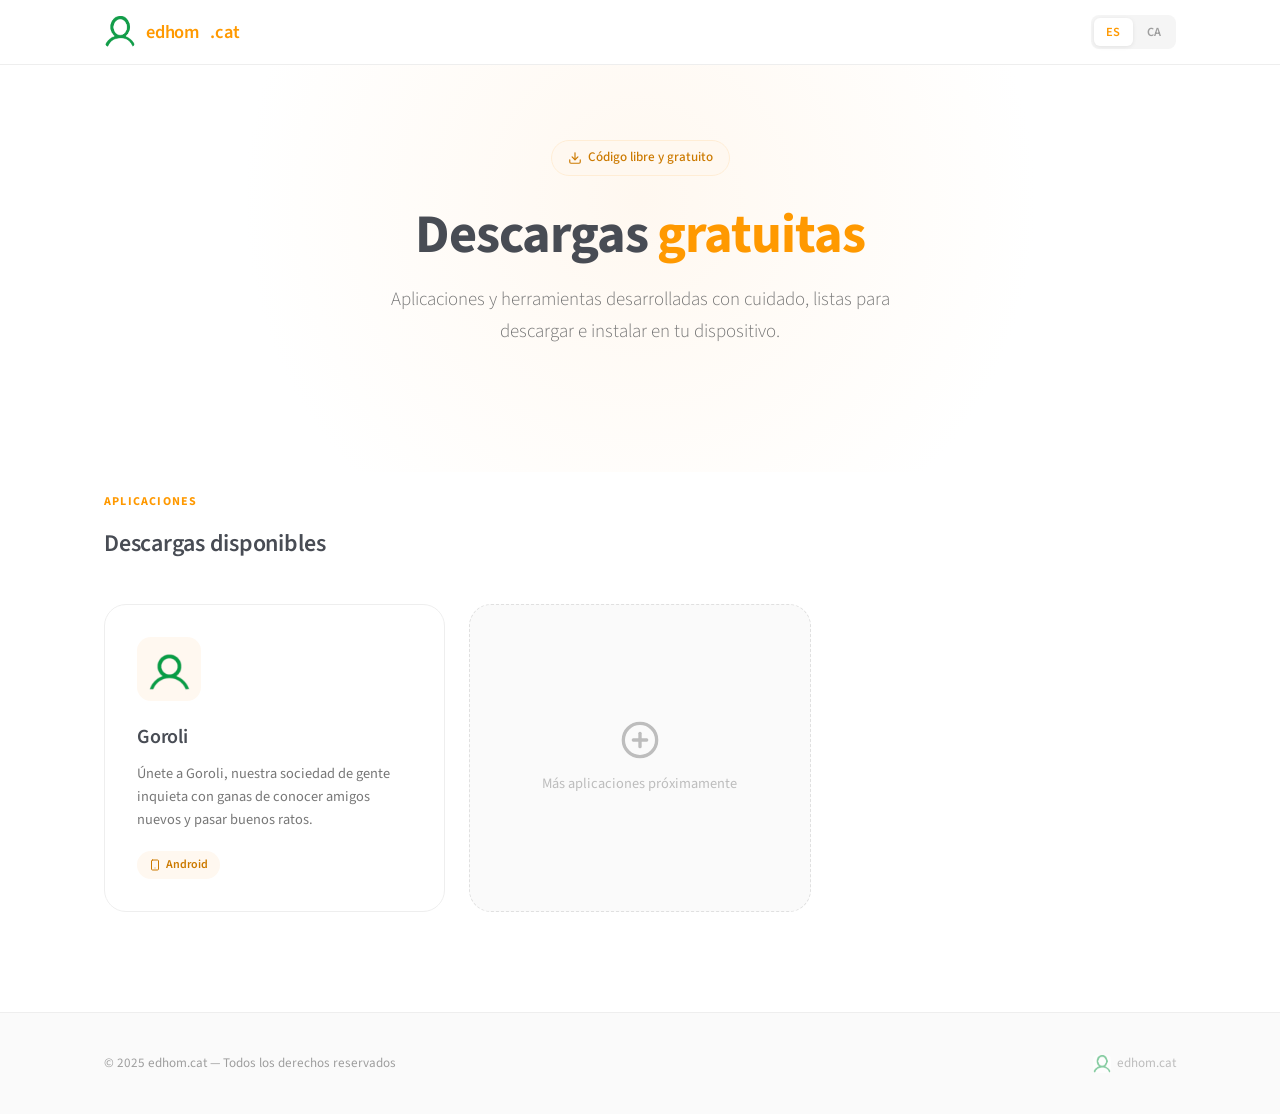
==== index.html @ 20098170 "Initial: Goroli download website for edhom.cat" ====
<!DOCTYPE html>
<html lang="es">
<head>
  <meta charset="UTF-8">
  <meta name="viewport" content="width=device-width, initial-scale=1.0">
  <title>edhom.cat — Descargas</title>
  <meta name="description" content="Aplicaciones y herramientas gratuitas desarrolladas con cuidado, listas para descargar.">
  <link rel="icon" type="image/png" href="images/favicon.png">
  <link rel="stylesheet" href="css/style.css">
</head>
<body>

  <!-- Navbar -->
  <nav class="navbar" role="navigation">
    <div class="container navbar__inner">
      <a href="index.html" class="navbar__brand">
        <img src="images/favicon.png" alt="edhom.cat">
        <span data-i18n="navBrand">edhom</span><span data-i18n="navBrandAccent">.cat</span>
      </a>
      <div class="navbar__actions">
        <div class="lang-switch" role="group" aria-label="Idioma">
          <button data-lang="es" class="active">ES</button>
          <button data-lang="ca">CA</button>
        </div>
      </div>
    </div>
  </nav>

  <!-- Hero -->
  <section class="hero">
    <div class="container hero__content">
      <div class="hero__badge animate-in">
        <svg viewBox="0 0 24 24" fill="none" stroke="currentColor" stroke-width="2" stroke-linecap="round" stroke-linejoin="round"><path d="M21 15v4a2 2 0 01-2 2H5a2 2 0 01-2-2v-4"/><polyline points="7 10 12 15 17 10"/><line x1="12" y1="15" x2="12" y2="3"/></svg>
        <span data-i18n="heroBadge">Código libre y gratuito</span>
      </div>
      <h1 class="animate-in delay-1">
        <span data-i18n="heroTitle">Descargas</span> <span class="accent" data-i18n="heroTitleAccent">gratuitas</span>
      </h1>
      <p class="hero__subtitle animate-in delay-2" data-i18n="heroSubtitle">
        Aplicaciones y herramientas desarrolladas con cuidado, listas para descargar e instalar en tu dispositivo.
      </p>
    </div>
  </section>

  <!-- Downloads -->
  <section class="downloads">
    <div class="container">
      <p class="section-label" data-i18n="downloadsLabel">Aplicaciones</p>
      <h2 class="section-title" data-i18n="downloadsTitle">Descargas disponibles</h2>

      <div class="downloads__grid">
        <!-- Goroli card -->
        <a href="goroli.html" class="app-card observe-animate">
          <img src="images/icon.png" alt="Goroli" class="app-card__icon">
          <h3 class="app-card__name">Goroli</h3>
          <p class="app-card__desc" data-i18n="goroliDesc">Red social para encontrar, conocer y hacer nuevos amigos cerca de ti.</p>
          <span class="app-card__tag">
            <svg viewBox="0 0 24 24" fill="none" stroke="currentColor" stroke-width="2" stroke-linecap="round" stroke-linejoin="round"><rect x="5" y="2" width="14" height="20" rx="2" ry="2"/><line x1="12" y1="18" x2="12.01" y2="18"/></svg>
            <span data-i18n="goroliTag">Android</span>
          </span>
        </a>

        <!-- Placeholder for future apps -->
        <div class="app-card app-card--placeholder observe-animate">
          <svg viewBox="0 0 24 24" fill="none" stroke="currentColor" stroke-width="2" stroke-linecap="round" stroke-linejoin="round"><circle cx="12" cy="12" r="10"/><line x1="12" y1="8" x2="12" y2="16"/><line x1="8" y1="12" x2="16" y2="12"/></svg>
          <p data-i18n="placeholderText">Más aplicaciones próximamente</p>
        </div>
      </div>
    </div>
  </section>

  <!-- Footer -->
  <footer class="footer">
    <div class="container footer__inner">
      <span class="footer__copy" data-i18n="footerCopy">© 2025 edhom.cat — Todos los derechos reservados</span>
      <span class="footer__brand">
        <img src="images/favicon.png" alt="">
        edhom.cat
      </span>
    </div>
  </footer>

  <script src="js/main.js"></script>
</body>
</html>
---- css/style.css ----
/* ============================================
   EDHOM.CAT — Minimalist Download Portal
   Colors: edhom.cat palette (orange/dark)
   Font: Source Sans Pro
   ============================================ */

@import url('https://fonts.googleapis.com/css2?family=Source+Sans+3:wght@300;400;500;600;700&display=swap');

:root {
  /* edhom.cat palette */
  --orange-50:  #fff8f0;
  --orange-100: #ffedd5;
  --orange-200: #fddcab;
  --orange-300: #ecaf53;
  --orange-400: #f5a623;
  --orange-500: #ff9900;
  --orange-600: #e68a00;
  --orange-700: #cc7a00;
  --orange-800: #a26100;
  --orange-900: #7a4900;

  /* Dark tones from edhom.cat */
  --dark-100:   #59626d;
  --dark-200:   #484c54;
  --dark-300:   #2c343d;
  --dark-400:   #1a1f25;
  --dark-500:   #111519;

  /* Neutrals */
  --white:     #ffffff;
  --gray-50:   #fafafa;
  --gray-100:  #f5f5f5;
  --gray-200:  #eeeeee;
  --gray-300:  #e0e0e0;
  --gray-400:  #bdbdbd;
  --gray-500:  #9e9e9e;
  --gray-600:  #777777;
  --gray-700:  #616161;
  --gray-800:  #424242;
  --gray-900:  #212121;

  /* Semantic */
  --primary:       var(--orange-500);
  --primary-dark:  var(--orange-700);
  --primary-light: var(--orange-100);
  --accent:        var(--orange-300);
  --text:          var(--dark-200);
  --text-secondary: var(--gray-600);
  --bg:            var(--white);
  --bg-subtle:     var(--gray-50);
  --bg-dark:       var(--dark-300);
  --border:        var(--gray-200);

  /* Sizing */
  --max-width: 1120px;
  --radius-sm: 8px;
  --radius-md: 14px;
  --radius-lg: 22px;
  --radius-xl: 32px;
}

/* ---- Reset ---- */
*, *::before, *::after {
  margin: 0;
  padding: 0;
  box-sizing: border-box;
}

html {
  scroll-behavior: smooth;
  -webkit-text-size-adjust: 100%;
}

body {
  font-family: 'Source Sans 3', 'Source Sans Pro', sans-serif;
  font-weight: 400;
  color: var(--text);
  background: var(--bg);
  line-height: 1.65;
  -webkit-font-smoothing: antialiased;
  -moz-osx-font-smoothing: grayscale;
  overflow-x: hidden;
}

img {
  max-width: 100%;
  height: auto;
  display: block;
}

a {
  color: inherit;
  text-decoration: none;
}

/* ---- Utilities ---- */
.container {
  width: 100%;
  max-width: var(--max-width);
  margin: 0 auto;
  padding: 0 24px;
}

.sr-only {
  position: absolute;
  width: 1px;
  height: 1px;
  padding: 0;
  margin: -1px;
  overflow: hidden;
  clip: rect(0,0,0,0);
  border: 0;
}

/* ============================================
   NAVBAR
   ============================================ */
.navbar {
  position: fixed;
  top: 0;
  left: 0;
  right: 0;
  z-index: 100;
  background: rgba(255,255,255,0.92);
  backdrop-filter: blur(16px);
  -webkit-backdrop-filter: blur(16px);
  border-bottom: 1px solid var(--border);
  transition: box-shadow 0.3s ease;
}

.navbar.scrolled {
  box-shadow: 0 1px 12px rgba(0,0,0,0.06);
}

.navbar__inner {
  display: flex;
  align-items: center;
  justify-content: space-between;
  height: 64px;
}

.navbar__brand {
  display: flex;
  align-items: center;
  gap: 10px;
  font-weight: 600;
  font-size: 1.15rem;
  letter-spacing: -0.01em;
  color: var(--dark-300);
}

.navbar__brand img {
  width: 32px;
  height: 32px;
  border-radius: 8px;
}

.navbar__brand span {
  color: var(--primary);
}

.navbar__actions {
  display: flex;
  align-items: center;
  gap: 8px;
}

/* Language switcher */
.lang-switch {
  display: flex;
  background: var(--gray-100);
  border-radius: 8px;
  padding: 3px;
  gap: 2px;
}

.lang-switch button {
  font-family: 'Source Sans 3', 'Source Sans Pro', sans-serif;
  font-size: 0.78rem;
  font-weight: 600;
  padding: 5px 12px;
  border: none;
  border-radius: 6px;
  cursor: pointer;
  background: transparent;
  color: var(--gray-500);
  transition: all 0.2s ease;
  letter-spacing: 0.02em;
  text-transform: uppercase;
}

.lang-switch button.active {
  background: var(--white);
  color: var(--primary);
  box-shadow: 0 1px 4px rgba(0,0,0,0.08);
}

.lang-switch button:hover:not(.active) {
  color: var(--gray-700);
}

/* ============================================
   HERO — Homepage
   ============================================ */
.hero {
  padding: 140px 0 80px;
  text-align: center;
  position: relative;
  overflow: hidden;
}

.hero::before {
  content: '';
  position: absolute;
  top: -200px;
  left: 50%;
  transform: translateX(-50%);
  width: 800px;
  height: 800px;
  background: radial-gradient(circle, var(--orange-50) 0%, transparent 70%);
  pointer-events: none;
  z-index: 0;
}

.hero__content {
  position: relative;
  z-index: 1;
}

.hero__badge {
  display: inline-flex;
  align-items: center;
  gap: 6px;
  background: var(--orange-50);
  color: var(--orange-700);
  font-size: 0.82rem;
  font-weight: 500;
  padding: 6px 16px;
  border-radius: 100px;
  margin-bottom: 28px;
  border: 1px solid var(--orange-100);
}

.hero__badge svg {
  width: 14px;
  height: 14px;
}

.hero h1 {
  font-size: clamp(2.2rem, 5vw, 3.4rem);
  font-weight: 700;
  letter-spacing: -0.02em;
  line-height: 1.15;
  color: var(--dark-200);
  margin-bottom: 18px;
}

.hero h1 .accent {
  color: var(--primary);
}

.hero__subtitle {
  font-size: clamp(1rem, 2vw, 1.18rem);
  color: var(--text-secondary);
  max-width: 520px;
  margin: 0 auto 44px;
  font-weight: 300;
  line-height: 1.7;
}

/* ============================================
   DOWNLOADS GRID — Homepage
   ============================================ */
.downloads {
  padding: 20px 0 100px;
}

.section-label {
  font-size: 0.75rem;
  font-weight: 700;
  text-transform: uppercase;
  letter-spacing: 0.1em;
  color: var(--primary);
  margin-bottom: 12px;
}

.section-title {
  font-size: 1.5rem;
  font-weight: 600;
  color: var(--dark-200);
  letter-spacing: -0.01em;
  margin-bottom: 40px;
}

.downloads__grid {
  display: grid;
  grid-template-columns: repeat(auto-fill, minmax(300px, 1fr));
  gap: 24px;
}

/* App card */
.app-card {
  background: var(--white);
  border: 1px solid var(--border);
  border-radius: var(--radius-lg);
  padding: 32px;
  transition: all 0.35s cubic-bezier(0.25, 0.46, 0.45, 0.94);
  display: flex;
  flex-direction: column;
  position: relative;
  overflow: hidden;
}

.app-card::before {
  content: '';
  position: absolute;
  top: 0;
  left: 0;
  right: 0;
  height: 3px;
  background: linear-gradient(90deg, var(--orange-400), var(--orange-500));
  opacity: 0;
  transition: opacity 0.35s ease;
}

.app-card:hover {
  border-color: var(--orange-200);
  box-shadow: 0 8px 32px rgba(255, 153, 0, 0.1), 0 2px 8px rgba(0,0,0,0.04);
  transform: translateY(-4px);
}

.app-card:hover::before {
  opacity: 1;
}

.app-card__icon {
  width: 64px;
  height: 64px;
  border-radius: var(--radius-md);
  margin-bottom: 20px;
  background: var(--orange-50);
  padding: 10px;
  object-fit: contain;
}

.app-card__name {
  font-size: 1.25rem;
  font-weight: 600;
  margin-bottom: 8px;
  letter-spacing: -0.01em;
  color: var(--dark-200);
}

.app-card__desc {
  font-size: 0.9rem;
  color: var(--text-secondary);
  margin-bottom: 20px;
  flex-grow: 1;
  font-weight: 400;
  line-height: 1.6;
}

.app-card__tag {
  display: inline-flex;
  align-items: center;
  gap: 5px;
  font-size: 0.75rem;
  font-weight: 600;
  color: var(--orange-700);
  background: var(--orange-50);
  padding: 4px 12px;
  border-radius: 100px;
  width: fit-content;
}

.app-card__tag svg {
  width: 12px;
  height: 12px;
}

/* Placeholder card — "more coming" */
.app-card--placeholder {
  border-style: dashed;
  border-color: var(--gray-300);
  align-items: center;
  justify-content: center;
  text-align: center;
  min-height: 260px;
  background: var(--gray-50);
}

.app-card--placeholder:hover {
  transform: none;
  box-shadow: none;
  border-color: var(--gray-300);
}

.app-card--placeholder::before {
  display: none;
}

.app-card--placeholder svg {
  width: 40px;
  height: 40px;
  color: var(--gray-400);
  margin-bottom: 12px;
}

.app-card--placeholder p {
  font-size: 0.9rem;
  color: var(--gray-400);
  font-weight: 400;
}

/* ============================================
   APP PAGE — Hero
   ============================================ */
.app-hero {
  padding: 120px 0 60px;
  position: relative;
  overflow: hidden;
}

.app-hero::before {
  content: '';
  position: absolute;
  top: -100px;
  right: -200px;
  width: 600px;
  height: 600px;
  background: radial-gradient(circle, var(--orange-50) 0%, transparent 65%);
  pointer-events: none;
}

.app-hero__inner {
  display: grid;
  grid-template-columns: 1fr 1fr;
  gap: 60px;
  align-items: center;
  position: relative;
  z-index: 1;
}

.app-hero__info {
  display: flex;
  flex-direction: column;
}

.app-hero__icon-row {
  display: flex;
  align-items: center;
  gap: 20px;
  margin-bottom: 24px;
}

.app-hero__icon {
  width: 80px;
  height: 80px;
  border-radius: 20px;
  background: var(--orange-50);
  padding: 14px;
  object-fit: contain;
  box-shadow: 0 4px 16px rgba(255,153,0,0.15);
}

.app-hero__name {
  font-size: 2rem;
  font-weight: 700;
  letter-spacing: -0.02em;
  line-height: 1.2;
  color: var(--dark-200);
}

.app-hero__tagline {
  font-size: 1.1rem;
  color: var(--primary);
  font-weight: 500;
  line-height: 1.7;
  margin-bottom: 20px;
}

.app-hero__desc {
  font-size: 0.95rem;
  color: var(--text-secondary);
  line-height: 1.8;
  margin-bottom: 36px;
  font-weight: 400;
}

/* Download button */
.btn-download {
  display: inline-flex;
  align-items: center;
  gap: 10px;
  background: var(--primary);
  color: var(--white);
  font-family: 'Source Sans 3', 'Source Sans Pro', sans-serif;
  font-size: 1rem;
  font-weight: 600;
  padding: 14px 32px;
  border-radius: var(--radius-md);
  border: none;
  cursor: pointer;
  transition: all 0.3s cubic-bezier(0.25, 0.46, 0.45, 0.94);
  box-shadow: 0 4px 16px rgba(255,153,0,0.3);
  width: fit-content;
}

.btn-download:hover {
  background: var(--primary-dark);
  transform: translateY(-2px);
  box-shadow: 0 6px 24px rgba(255,153,0,0.4);
}

.btn-download:active {
  transform: translateY(0);
}

.btn-download svg {
  width: 20px;
  height: 20px;
}

.btn-download__sub {
  font-size: 0.75rem;
  font-weight: 300;
  opacity: 0.85;
}

/* Hero illustration */
.app-hero__visual {
  display: flex;
  justify-content: center;
  align-items: center;
}

.app-hero__illustration {
  max-width: 380px;
  width: 100%;
  filter: drop-shadow(0 8px 24px rgba(0,0,0,0.06));
}

/* ============================================
   FEATURES — App Page
   ============================================ */
.features {
  padding: 80px 0;
  background: var(--bg-subtle);
  border-top: 1px solid var(--border);
  border-bottom: 1px solid var(--border);
}

.features__header {
  text-align: center;
  margin-bottom: 56px;
}

.features__grid {
  display: grid;
  grid-template-columns: repeat(auto-fit, minmax(240px, 1fr));
  gap: 28px;
}

.feature-card {
  background: var(--white);
  border: 1px solid var(--border);
  border-radius: var(--radius-md);
  padding: 32px 28px;
  text-align: center;
  transition: all 0.3s ease;
}

.feature-card:hover {
  border-color: var(--orange-200);
  box-shadow: 0 4px 20px rgba(255,153,0,0.08);
}

.feature-card__icon {
  width: 56px;
  height: 56px;
  background: var(--orange-50);
  border-radius: 14px;
  display: flex;
  align-items: center;
  justify-content: center;
  margin: 0 auto 18px;
  color: var(--orange-600);
}

.feature-card__icon svg {
  width: 26px;
  height: 26px;
}

.feature-card__title {
  font-size: 1.05rem;
  font-weight: 600;
  margin-bottom: 8px;
  letter-spacing: -0.01em;
  color: var(--dark-200);
}

.feature-card__desc {
  font-size: 0.85rem;
  color: var(--text-secondary);
  font-weight: 400;
  line-height: 1.65;
}

/* ============================================
   SCREENSHOTS — App Page
   ============================================ */
.screenshots {
  padding: 80px 0;
}

.screenshots__header {
  text-align: center;
  margin-bottom: 48px;
}

.screenshots__gallery {
  display: grid;
  grid-template-columns: repeat(auto-fit, minmax(180px, 1fr));
  gap: 20px;
  max-width: 900px;
  margin: 0 auto;
}

.screenshot-placeholder {
  aspect-ratio: 9/16;
  background: var(--gray-100);
  border: 2px dashed var(--gray-300);
  border-radius: var(--radius-md);
  display: flex;
  flex-direction: column;
  align-items: center;
  justify-content: center;
  color: var(--gray-400);
  padding: 20px;
  text-align: center;
}

.screenshot-placeholder svg {
  width: 32px;
  height: 32px;
  margin-bottom: 10px;
  opacity: 0.5;
}

.screenshot-placeholder span {
  font-size: 0.78rem;
  font-weight: 400;
}

/* Filled screenshots */
.screenshots__gallery img {
  width: 100%;
  aspect-ratio: 9/16;
  object-fit: cover;
  border-radius: var(--radius-md);
  border: 1px solid var(--border);
}

/* ============================================
   CTA — Bottom download
   ============================================ */
.cta {
  padding: 80px 0;
  text-align: center;
  background: var(--bg-dark);
  color: var(--white);
}

.cta h2 {
  font-size: 1.8rem;
  font-weight: 700;
  letter-spacing: -0.02em;
  margin-bottom: 14px;
  color: var(--white);
}

.cta p {
  font-size: 1rem;
  color: rgba(255,255,255,0.65);
  font-weight: 400;
  margin-bottom: 32px;
  max-width: 400px;
  margin-left: auto;
  margin-right: auto;
}

.cta .btn-download {
  margin: 0 auto;
}

/* ============================================
   FOOTER
   ============================================ */
.footer {
  padding: 40px 0;
  border-top: 1px solid var(--border);
  background: var(--gray-50);
}

.footer__inner {
  display: flex;
  align-items: center;
  justify-content: space-between;
  gap: 16px;
  flex-wrap: wrap;
}

.footer__copy {
  font-size: 0.82rem;
  color: var(--gray-500);
  font-weight: 400;
}

.footer__brand {
  font-size: 0.82rem;
  color: var(--gray-400);
  font-weight: 400;
  display: flex;
  align-items: center;
  gap: 6px;
}

.footer__brand img {
  width: 18px;
  height: 18px;
  border-radius: 4px;
  opacity: 0.5;
}

/* ============================================
   ANIMATIONS
   ============================================ */
@keyframes fadeUp {
  from {
    opacity: 0;
    transform: translateY(24px);
  }
  to {
    opacity: 1;
    transform: translateY(0);
  }
}

.animate-in {
  opacity: 0;
  animation: fadeUp 0.6s cubic-bezier(0.25, 0.46, 0.45, 0.94) forwards;
}

.animate-in:nth-child(1) { animation-delay: 0.05s; }
.animate-in:nth-child(2) { animation-delay: 0.12s; }
.animate-in:nth-child(3) { animation-delay: 0.19s; }
.animate-in:nth-child(4) { animation-delay: 0.26s; }

.delay-1 { animation-delay: 0.1s !important; }
.delay-2 { animation-delay: 0.2s !important; }
.delay-3 { animation-delay: 0.3s !important; }
.delay-4 { animation-delay: 0.4s !important; }
.delay-5 { animation-delay: 0.5s !important; }

/* ============================================
   RESPONSIVE
   ============================================ */
@media (max-width: 768px) {
  .navbar__inner {
    height: 56px;
  }

  .hero {
    padding: 110px 0 60px;
  }

  .app-hero {
    padding: 100px 0 40px;
  }

  .app-hero__inner {
    grid-template-columns: 1fr;
    gap: 40px;
    text-align: center;
  }

  .app-hero__icon-row {
    justify-content: center;
    flex-direction: column;
    gap: 12px;
  }

  .app-hero__tagline,
  .app-hero__desc {
    text-align: center;
  }

  .btn-download {
    margin: 0 auto;
  }

  .app-hero__visual {
    order: -1;
  }

  .app-hero__illustration {
    max-width: 260px;
  }

  .features__grid {
    grid-template-columns: 1fr 1fr;
    gap: 16px;
  }

  .feature-card {
    padding: 24px 18px;
  }

  .screenshots__gallery {
    grid-template-columns: repeat(3, 1fr);
    gap: 12px;
  }

  .downloads__grid {
    grid-template-columns: 1fr;
  }

  .section-title {
    font-size: 1.25rem;
  }
}

@media (max-width: 480px) {
  .container {
    padding: 0 18px;
  }

  .hero h1 {
    font-size: 1.8rem;
  }

  .features__grid {
    grid-template-columns: 1fr;
  }

  .screenshots__gallery {
    grid-template-columns: repeat(2, 1fr);
  }

  .lang-switch button {
    padding: 4px 10px;
    font-size: 0.72rem;
  }

  .cta h2 {
    font-size: 1.4rem;
  }
}
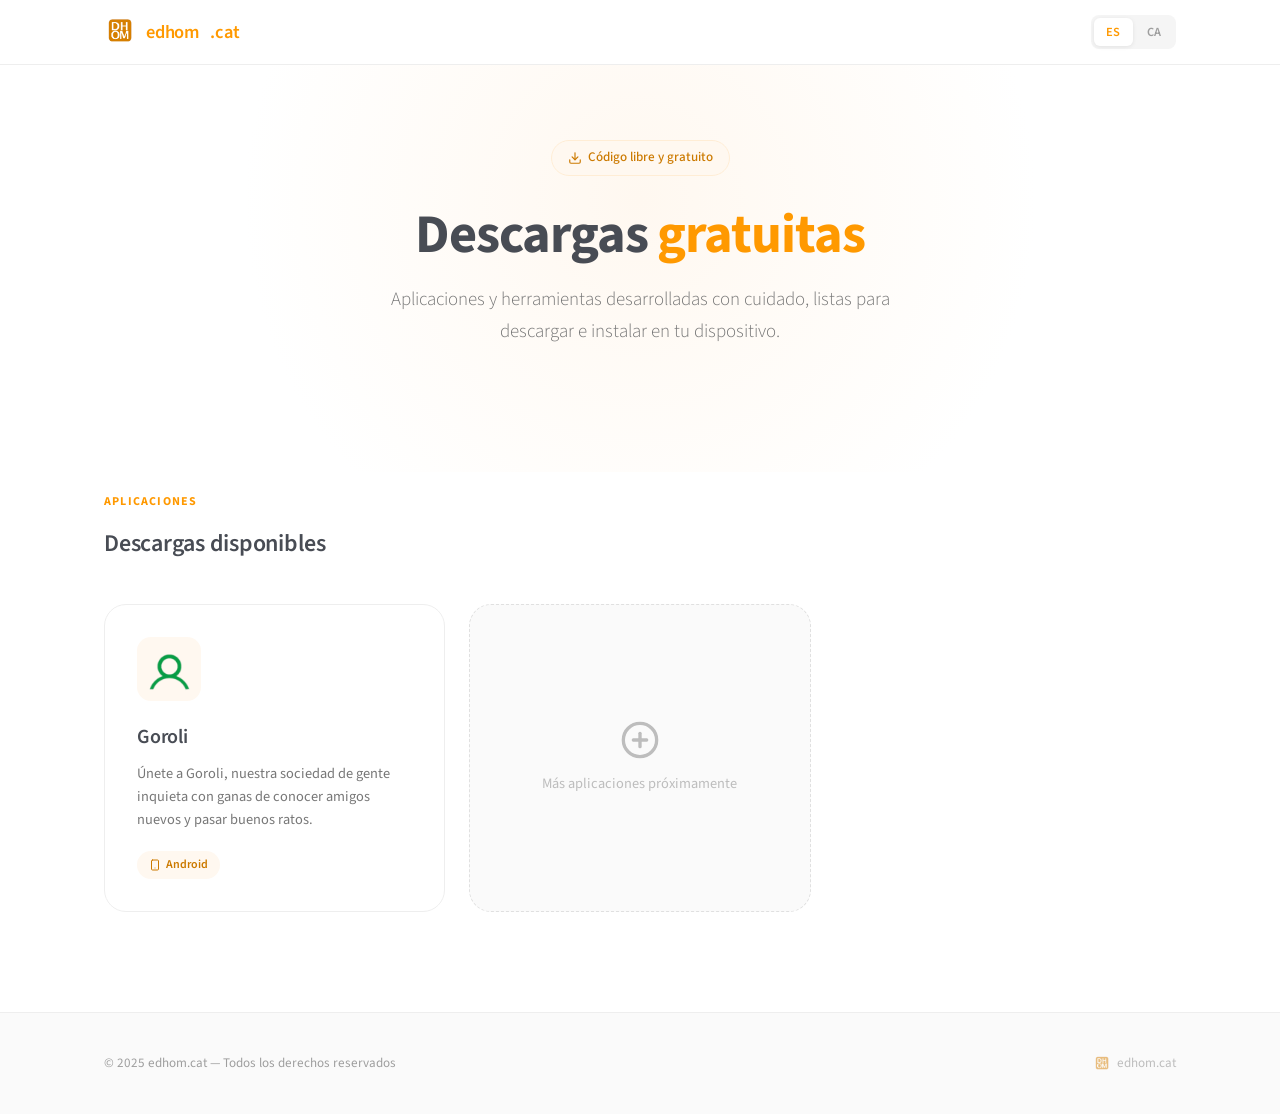
==== commit 346f81b5: "v2: DHOM logo, edhom.cat branding, updated descriptions" ====
--- a/index.html
+++ b/index.html
@@ -5,7 +5,7 @@
   <meta name="viewport" content="width=device-width, initial-scale=1.0">
   <title>edhom.cat — Descargas</title>
   <meta name="description" content="Aplicaciones y herramientas gratuitas desarrolladas con cuidado, listas para descargar.">
-  <link rel="icon" type="image/png" href="images/favicon.png">
+  <link rel="icon" type="image/png" href="images/edhom-logo.png">
   <link rel="stylesheet" href="css/style.css">
 </head>
 <body>
@@ -14,7 +14,7 @@
   <nav class="navbar" role="navigation">
     <div class="container navbar__inner">
       <a href="index.html" class="navbar__brand">
-        <img src="images/favicon.png" alt="edhom.cat">
+        <img src="images/edhom-logo.png" alt="edhom.cat">
         <span data-i18n="navBrand">edhom</span><span data-i18n="navBrandAccent">.cat</span>
       </a>
       <div class="navbar__actions">
@@ -74,7 +74,7 @@
     <div class="container footer__inner">
       <span class="footer__copy" data-i18n="footerCopy">© 2025 edhom.cat — Todos los derechos reservados</span>
       <span class="footer__brand">
-        <img src="images/favicon.png" alt="">
+        <img src="images/edhom-logo.png" alt="">
         edhom.cat
       </span>
     </div>
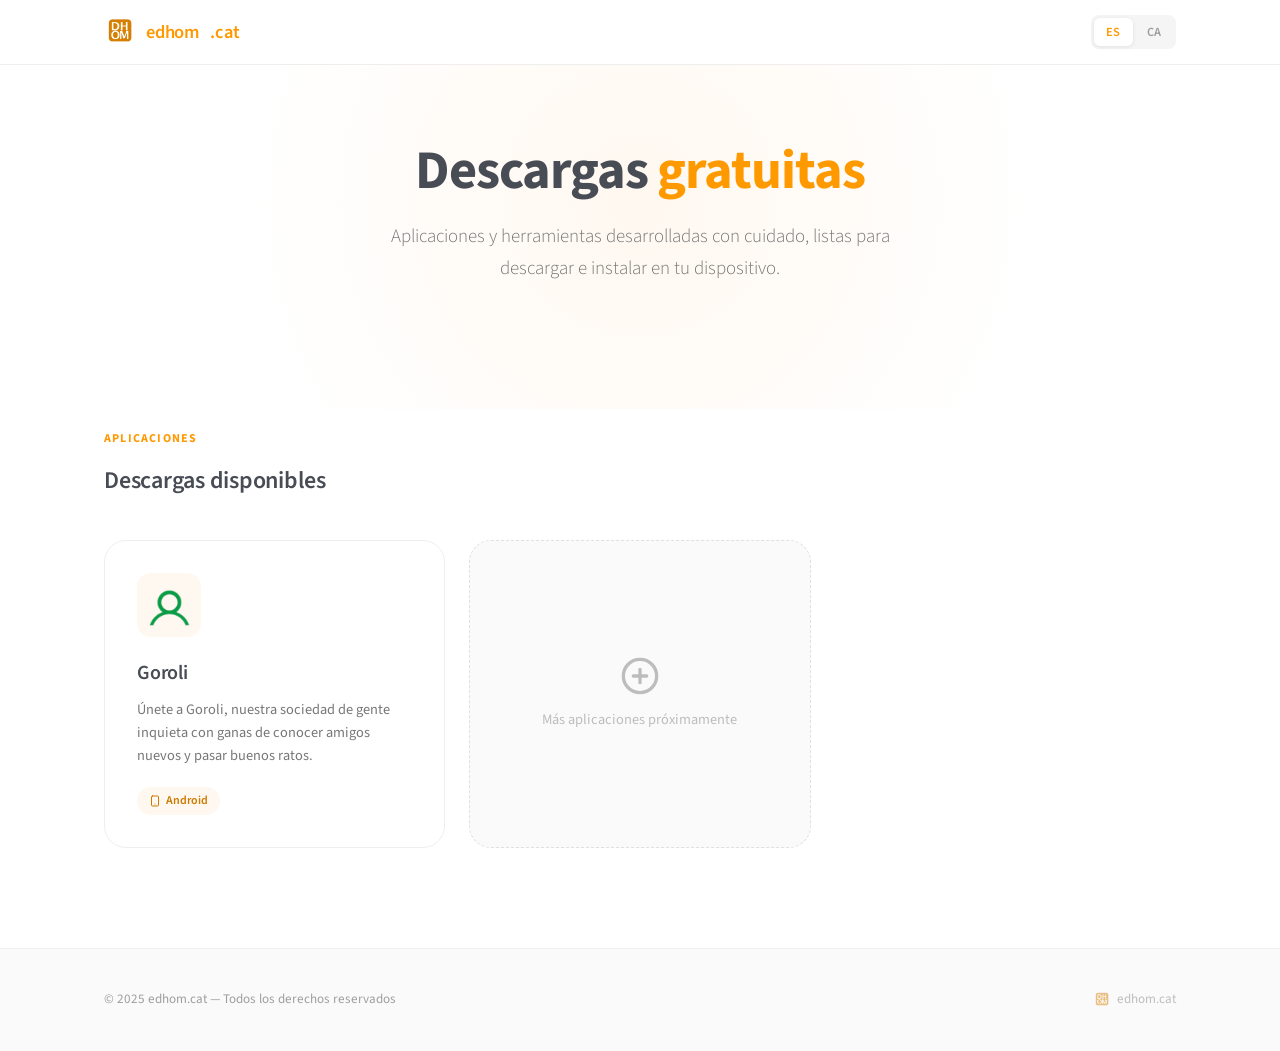
==== commit 393fc7d9: "v3: Remove badge from homepage hero" ====
--- a/index.html
+++ b/index.html
@@ -29,11 +29,7 @@
   <!-- Hero -->
   <section class="hero">
     <div class="container hero__content">
-      <div class="hero__badge animate-in">
-        <svg viewBox="0 0 24 24" fill="none" stroke="currentColor" stroke-width="2" stroke-linecap="round" stroke-linejoin="round"><path d="M21 15v4a2 2 0 01-2 2H5a2 2 0 01-2-2v-4"/><polyline points="7 10 12 15 17 10"/><line x1="12" y1="15" x2="12" y2="3"/></svg>
-        <span data-i18n="heroBadge">Código libre y gratuito</span>
-      </div>
-      <h1 class="animate-in delay-1">
+      <h1 class="animate-in">
         <span data-i18n="heroTitle">Descargas</span> <span class="accent" data-i18n="heroTitleAccent">gratuitas</span>
       </h1>
       <p class="hero__subtitle animate-in delay-2" data-i18n="heroSubtitle">
